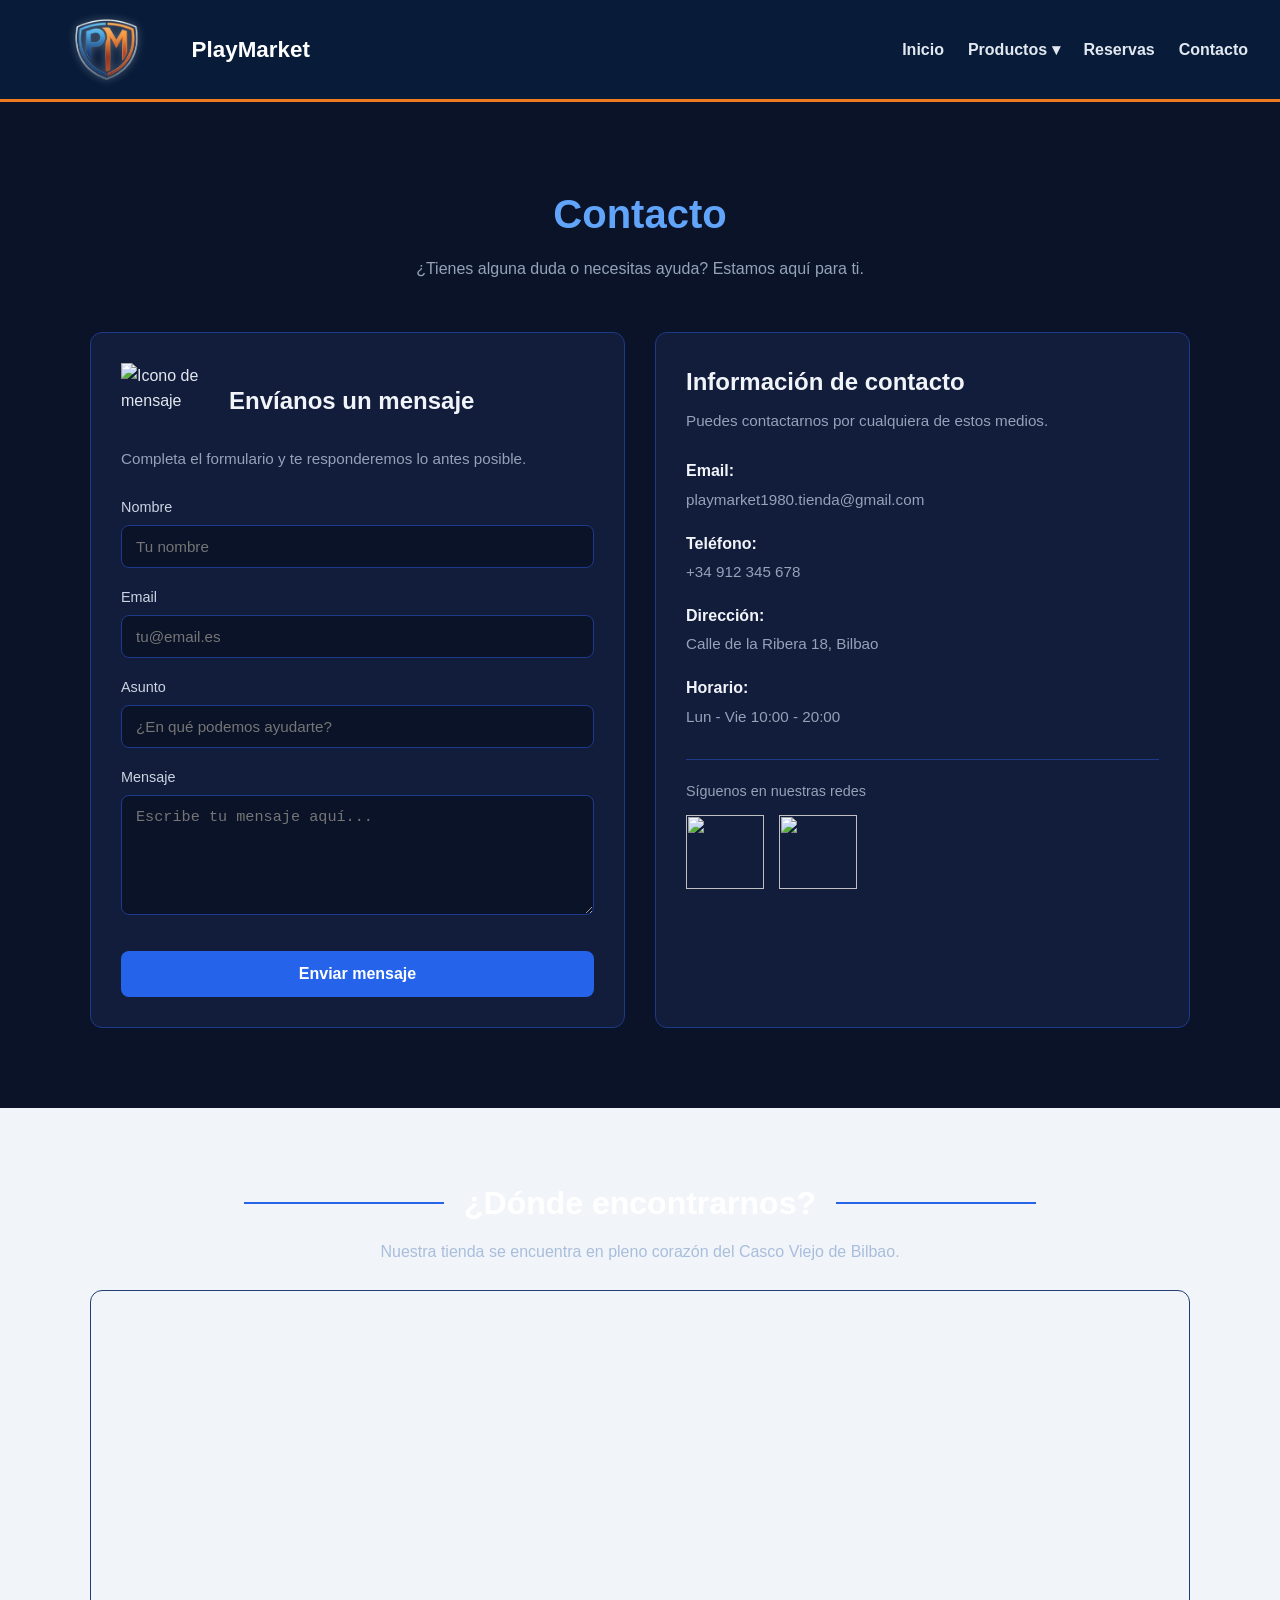
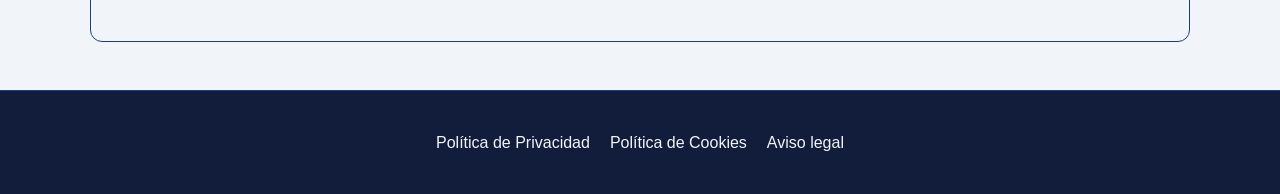
==== HTML/Contacto.html @ 3ad79e51 "casi finalizada la web de inicio" ====
<!DOCTYPE html>
<html lang="es">

<head>
    <meta charset="UTF-8">
    <meta name="viewport" content="width=device-width, initial-scale=1.0">

    <title>PlayMarket - Contacto</title>

    <link rel="stylesheet" href="../CSS/styles.css">
</head>

<body>
    <header id="inicio">
        <div class="logo">
            <img src="../Imagenes/icono.png" alt="Logo PlayMarket">
            <span>PlayMarket</span>
        </div>
        <nav>
            <ul>
                <li><a href="index.html">Inicio</a></li>
                <li class="desplegable">
                    <a href="#productos">Productos ▾</a>
                    <ul class="submenu">
                        <li><a href="#fisicos">Videojuegos Físicos</a></li>
                        <li><a href="#digitales">Videojuegos Digitales</a></li>
                        <li><a href="#consolas">Consolas</a></li>
                        <li><a href="#accesorios">Accesorios</a></li>
                    </ul>
                </li>
                <li><a href="reserva.html">Reservas</a></li>
                <li><a href="contacto.html">Contacto</a></li>
            </ul>
        </nav>
    </header>


    <!-- SECCIÓN PRINCIPAL DE CONTACTO -->
    <section id="contacto" class="contacto">

        <div class="contacto-container">

            <h1 class="contacto-titulo">Contacto</h1>

            <p class="contacto-subtitulo">
                ¿Tienes alguna duda o necesitas ayuda? Estamos aquí para ti.
            </p>


            <div class="contacto-grid">


            <div class="contacto-card">
                <div class="mensaje-icon-txt">
                    <img class="icono-mensaje"
                         src="Imagenes/Mensaje.png"
                         alt="Icono de mensaje">

                    <h2>Envíanos un mensaje</h2>
                </div>
                    <p class="card-desc">
                        Completa el formulario y te responderemos lo antes posible.
                    </p>


                    <form class="contacto-form">

                        <div class="form-group">
                            <label for="nombre">Nombre</label>
                            <input
                                type="text"
                                id="nombre"
                                placeholder="Tu nombre"
                                required>
                        </div>

                        <div class="form-group">
                            <label for="email">Email</label>
                            <input
                                type="email"
                                id="email"
                                placeholder="tu@email.es"
                                required>
                        </div>

                        <div class="form-group">
                            <label for="asunto">Asunto</label>
                            <input
                                type="text"
                                id="asunto"
                                placeholder="¿En qué podemos ayudarte?">
                        </div>

                        <div class="form-group">
                            <label for="mensaje">Mensaje</label>
                            <textarea
                                id="mensaje"
                                rows="5"
                                placeholder="Escribe tu mensaje aquí..."
                                required></textarea>
                        </div>

                        <button type="submit" class="btn-enviar">
                            Enviar mensaje
                        </button>

                    </form>

                </div>


                <div class="contacto-card">

                    <h2>Información de contacto</h2>

                    <p class="card-desc">
                        Puedes contactarnos por cualquiera de estos medios.
                    </p>


                    <div class="info-lista">

                        <div class="info-item">
                            <strong>Email:</strong>
                            <span>playmarket1980.tienda@gmail.com</span>
                        </div>

                        <div class="info-item">
                            <strong>Teléfono:</strong>
                            <span>+34 912 345 678</span>
                        </div>

                        <div class="info-item">
                            <strong>Dirección:</strong>
                            <span>Calle de la Ribera 18, Bilbao</span>
                        </div>

                        <div class="info-item">
                            <strong>Horario:</strong>
                            <span>Lun - Vie 10:00 - 20:00</span>
                        </div>

                    </div>


                    <div class="redes">

                        <p>Síguenos en nuestras redes</p>

                        <div class="redes-icons">

                            <a href="https://www.instagram.com/playmarket1980.tienda/"
                               target="_blank"
                               rel="noopener noreferrer">
                            <img class="icono-instagram" src="Imagenes/instagram.png">

                            </a>

                            <a href="https://www.youtube.com/@PLAYMarket-f9u"
                               target="_blank"
                               rel="noopener noreferrer">
                                <img class="icono-youtube" src="Imagenes/youtube.png">
                            </a>
                        </div>

                    </div>

                </div>

            </div>

        </div>

    </section>


    <section class="ubicacion">

        <div class="titulo-ubicacion">

            <span class="linea"></span>

            <h2>¿Dónde encontrarnos?</h2>

            <span class="linea"></span>

        </div>


        <p class="descripcion-ubicacion">
            Nuestra tienda se encuentra en pleno corazón
            del Casco Viejo de Bilbao.
        </p>


        <div class="mapa">

            <iframe
                src="https://www.google.com/maps?q=Calle+de+la+Ribera+18,+48005+Bilbao&z=17&output=embed"
                title="Ubicación de PlayMarket en Bilbao"
                allowfullscreen
                loading="lazy">
            </iframe>

        </div>

    </section>
	
   <footer id="contacto">
        <div class="footer-links">
			<a href="../Politicas/politica-privacidad.txt">Política de Privacidad</a>
			<a href="../Politicas/politica-cookies.txt">Política de Cookies</a>
			<a href="../Politicas/aviso-legal.txt">Aviso legal</a>
		</div>
    </footer>

</body>
</html>
---- CSS/styles.css ----
* {
    margin: 0;
    padding: 0;
    box-sizing: border-box;
}

body {
    background-color: #f1f5f9;
    color: #0f172a;
    font-family: Arial, sans-serif;
    line-height: 1.6;
    overflow-x: hidden;
}

/* CABECERA */
header {
    background-color: #081c3a;
    border-bottom: 3px solid #f07a1f;
    display: flex;
    justify-content: space-between;
    align-items: center;
    padding: 0.6rem 2rem;
}

.logo {
    display: flex;
    align-items: center;
    gap: 0.8rem;
    color: #ffffff;
    font-weight: bold;
    font-size: 1.4rem;
}

.logo img {
    height: 80px;
    width: auto;
    display: block;
    filter: drop-shadow(0 0 4px rgba(255, 255, 255, 0.35));
}

nav ul {
    list-style: none;
    display: flex;
    gap: 1.5rem;
}

nav a {
    color: #e2e8f0;
    text-decoration: none;
    font-weight: bold;
    transition: color 0.3s;
}

nav a:hover {
    color: #f9a03f;
}

.desplegable {
    position: relative;
}

.submenu {
    display: none;
    position: absolute;
    top: 100%;
    left: 0;
    z-index: 10;
    background-color: #081c3a;
    border: 1px solid #f07a1f;
    list-style: none;
    flex-direction: column;
    width: 180px;
    padding: 0.5rem 0;
}

.submenu li {
    padding: 0.5rem 1rem;
}

.desplegable:hover .submenu {
    display: flex;
}

/* SECCIONES */
#destacados,
#productos {
    width: 100%;
    padding: 2rem 2rem 0;
}

#tienda {
    width: 100%;
    padding-top: 1rem;
}

#destacados h2,
#productos h2,
#tienda h2 {
    margin-bottom: 1.2rem;
    padding-bottom: 0.5rem;
    border-bottom: 2px solid #2563eb;
}

/* CARRUSEL */
.carrusel {
    position: relative;
    width: 100%;
    height: 460px;
    border: 2px solid #2563eb;
    border-radius: 8px;
    overflow: hidden;
    background-color: #ffffff;
    box-shadow: 0 2px 8px rgba(15, 23, 42, 0.08);
}

.pista-carrusel {
    display: flex;
    width: 400%;
    height: 100%;
    animation: moverCarrusel 24s infinite ease-in-out;
}

.carrusel:hover .pista-carrusel {
    animation-play-state: paused;
}

.diapositiva {
    position: relative;
    width: 25%;
    height: 100%;
    flex-shrink: 0;
    overflow: hidden;
}

@keyframes moverCarrusel {
    0%, 20%   { transform: translateX(0%); }
    25%, 45%  { transform: translateX(-25%); }
    50%, 70%  { transform: translateX(-50%); }
    75%, 95%  { transform: translateX(-75%); }
    100%      { transform: translateX(0%); }
}

.fondo-destacado {
    width: 100%;
    height: 100%;
    display: block;
    object-fit: cover;
    object-position: center 20%;
    background: linear-gradient(135deg, #dbeafe, #eff6ff);
}

.diapositiva::after {
    content: "";
    position: absolute;
    top: 0;
    left: 0;
    width: 100%;
    height: 100%;
    z-index: 1;
    background: linear-gradient(90deg, rgba(255,255,255,0.95) 0%, rgba(255,255,255,0.7) 40%, rgba(255,255,255,0) 75%);
}

.texto-destacado {
    position: absolute;
    z-index: 2;
    left: 4rem;
    top: 50%;
    transform: translateY(-50%);
    max-width: 420px;
    display: flex;
    flex-direction: column;
    align-items: flex-start;
}

.texto-destacado h3 {
    font-size: 2.6rem;
    line-height: 1.15;
    margin: 0.6rem 0;
    color: #0f172a;
}

.texto-destacado .precio {
    font-size: 2rem;
}

/* TARJETAS */
.tarjeta {
    background-color: #ffffff;
    border: 2px solid #2563eb;
    border-radius: 8px;
    padding: 1.2rem 1.5rem;
    margin-bottom: 1.5rem;
    height: 220px;
    width: 100%;
    box-shadow: 0 2px 8px rgba(15, 23, 42, 0.08);
}

.producto-fila {
    display: flex;
    align-items: center;
    gap: 1.5rem;
    width: 100%;
}

.foto-producto {
    width: 180px;
    height: 180px;
    object-fit: contain;
    object-position: center;
    flex-shrink: 0;
    display: block;
}

.datos-producto {
    flex: 1;
}

.zona-compra {
    display: flex;
    flex-direction: column;
    align-items: flex-end;
    gap: 0.5rem;
}

.zona-compra .precio {
    margin-bottom: 0;
}

.tarjeta h3 {
    margin: 0.4rem 0 5px 0;
    font-size: 1.2rem;
}

.plataforma {
    color: #64748b;
    font-size: 0.9rem;
    margin-bottom: 1rem;
}

.precio {
    font-size: 1.3rem;
    font-weight: bold;
    color: #1d4ed8;
    margin-bottom: 1rem;
}

.tarjeta button {
    background-color: #2563eb;
    color: white;
    border: none;
    padding: 0.5rem 1.2rem;
    border-radius: 4px;
    cursor: pointer;
    font-weight: bold;
}

.tarjeta button:hover {
    background-color: #1d4ed8;
}

/* ETIQUETAS */
.etiqueta {
    font-size: 0.75rem;
    padding: 0.2rem 0.5rem;
    border-radius: 4px;
    font-weight: bold;
    color: #ffffff;
}

.fisico    { background-color: #2563eb; }
.digital   { background-color: #059669; }
.consola   { background-color: #d97706; }
.accesorio { background-color: #7c3aed; }

/* PIE DE PÁGINA */
footer {
    text-align: center;
    padding: 1.5rem;
    background-color: #081c3a;
    border-top: 3px solid #f07a1f;
    color: #cbd5e1;
    margin-top: 3rem;
}

.footer-links {
  display: flex;
  justify-content: center;
  gap: 20px;
  padding: 15px 0;
}

.footer-links a {
  text-decoration: none;
  color: #f1f5f9; 
}

.footer-links a:hover {
  text-decoration: underline;
}

.contacto {
    padding: 80px 20px;
    background-color: #0b1329;
    color: #e2e8f0;
}

.contacto-container {
    max-width: 1100px;
    margin: 0 auto;
}

/* Título y subtítulo */

.contacto-titulo {
    margin-bottom: 10px;
    color: #60a5fa;
    text-align: center;
    font-size: 2.5rem;
}

.contacto-subtitulo {
    margin-bottom: 50px;
    color: #94a3b8;
    text-align: center;
}

/* Distribución de las tarjetas */

.contacto-grid {
    display: grid;
    grid-template-columns: 1fr 1fr;
    gap: 30px;
}

/* Diseño de las tarjetas */

.contacto-card {
    padding: 30px;
    background-color: #121c3b;
    border: 1px solid #1e3a8a;
    border-radius: 12px;
}

.contacto-card h2 {
    margin-bottom: 8px;
    color: #f1f5f9;
}

/* Icono del formulario */

.icono-mensaje {
    width: 88px;
    height: 84px;
}

/* Descripción de las tarjetas */
.mensaje-icon-txt{
    display: flex;
    align-items: center;
    gap: 20px;
}
.card-desc {
    display: flex;
    align-items: center;
    margin-bottom: 25px;
    color: #94a3b8;
    font-size: 0.95rem;
}


/* =========================================
   6. FORMULARIO DE CONTACTO
========================================= */

/* Separación entre los campos */

.form-group {
    margin-bottom: 18px;
}

/* Etiquetas */

.form-group label {
    display: block;
    margin-bottom: 6px;
    color: #cbd5e1;
    font-size: 0.9rem;
}

/* Campos de texto */

.form-group input,
.form-group textarea {
    width: 100%;
    padding: 12px 14px;
    background-color: #0b1329;
    border: 1px solid #1e3a8a;
    border-radius: 8px;
    color: #e2e8f0;
    font-size: 0.95rem;
    outline: none;
}

/* Borde cuando seleccionamos un campo */

.form-group input:focus,
.form-group textarea:focus {
    border-color: #3b82f6;
}

/* Área del mensaje */

.form-group textarea {
    min-height: 120px;
    resize: vertical;
}

/* Botón de envío */

.btn-enviar {
    width: 100%;
    margin-top: 10px;
    padding: 14px;
    background-color: #2563eb;
    color: white;
    border: none;
    border-radius: 8px;
    font-size: 1rem;
    font-weight: 600;
    cursor: pointer;
}

.btn-enviar:hover {
    background-color: #1d4ed8;
}


/* 
   7. INFORMACIÓN DE CONTACTO*/

/* Lista de datos */

.info-lista {
    display: flex;
    flex-direction: column;
    gap: 18px;
    margin-bottom: 30px;
}

/* Nombre de cada dato */

.info-item strong {
    display: block;
    margin-bottom: 3px;
    color: #f1f5f9;
}

/* Contenido de cada dato */

.info-item span {
    color: #94a3b8;
    font-size: 0.95rem;
}


/* =========================================
   8. REDES SOCIALES
========================================= */

.redes {
    padding-top: 20px;
    border-top: 1px solid #1e3a8a;
}

.redes p {
    margin-bottom: 12px;
    color: #94a3b8;
    font-size: 0.9rem;
}

.redes-icons {
    display: flex;
    gap: 15px;
}

.redes-icons a {
    color: #60a5fa;
    text-decoration: none;
    font-weight: 500;
}

.redes-icons a:hover {
    color: #93c5fd;
}


/* =========================================
   9. SECCIÓN DE UBICACIÓN
========================================= */

.ubicacion {
    width: 90%;
    max-width: 1100px;
    margin: 70px auto 40px;
    text-align: center;
}

/* Título y líneas decorativas */

.titulo-ubicacion {
    display: flex;
    align-items: center;
    justify-content: center;
    gap: 20px;
    margin-bottom: 10px;
}

.titulo-ubicacion h2 {
    margin: 0;
    color: white;
    font-size: 32px;
}

/* Líneas laterales */

.linea {
    flex: 1;
    max-width: 200px;
    height: 2px;
    background-color: #2864e8;
}

/* Texto descriptivo */

.descripcion-ubicacion {
    margin-bottom: 25px;
    color: #a9bddc;
    font-size: 16px;
}


/* =========================================
   10. MAPA DE GOOGLE MAPS
========================================= */

.mapa {
    display: flex;
    justify-content: center;
    width: 100%;
    overflow: hidden;
    border: 1px solid #203d75;
    border-radius: 12px;
}

.mapa iframe {
    display: block;
    width: 100%;
    height: 350px;
    border: 0;
}


footer {
    margin-top: 3rem;
    padding: 1.5rem;
    background-color: #121c3b;
    border-top: 1px solid #1e3a8a;
    color: #64748b;
    text-align: center;
}


/* =========================================
   12. ADAPTACIÓN A MÓVILES
========================================= */

@media (max-width: 768px) {

    /* Las tarjetas pasan a una sola columna */

    .contacto-grid {
        grid-template-columns: 1fr;
    }

    /* Reducimos el tamaño del título */

    .contacto-titulo {
        font-size: 2rem;
    }

    /* Colocamos el menú debajo del logo */

    header {
        flex-direction: column;
        gap: 1rem;
    }

}
/* Icono de Youtube */
.icono-youtube{
    width: 78px;
     height: 74px;
}
/* Icono de Instagram */
.icono-instagram{
    width: 78px;
    height: 74px;
}
.footer{
    display: flex;
    justify-content: flex-end;
    align-items: center;
    padding: 1rem 2rem;
    background-color: #121c3b;
    border-top: 2px solid #2563eb;
    height: 100px;
}
.footer-txt{
    color: #ffffff;
    font-size: 1rem;
    display: flex;
    justify-content: center;
}
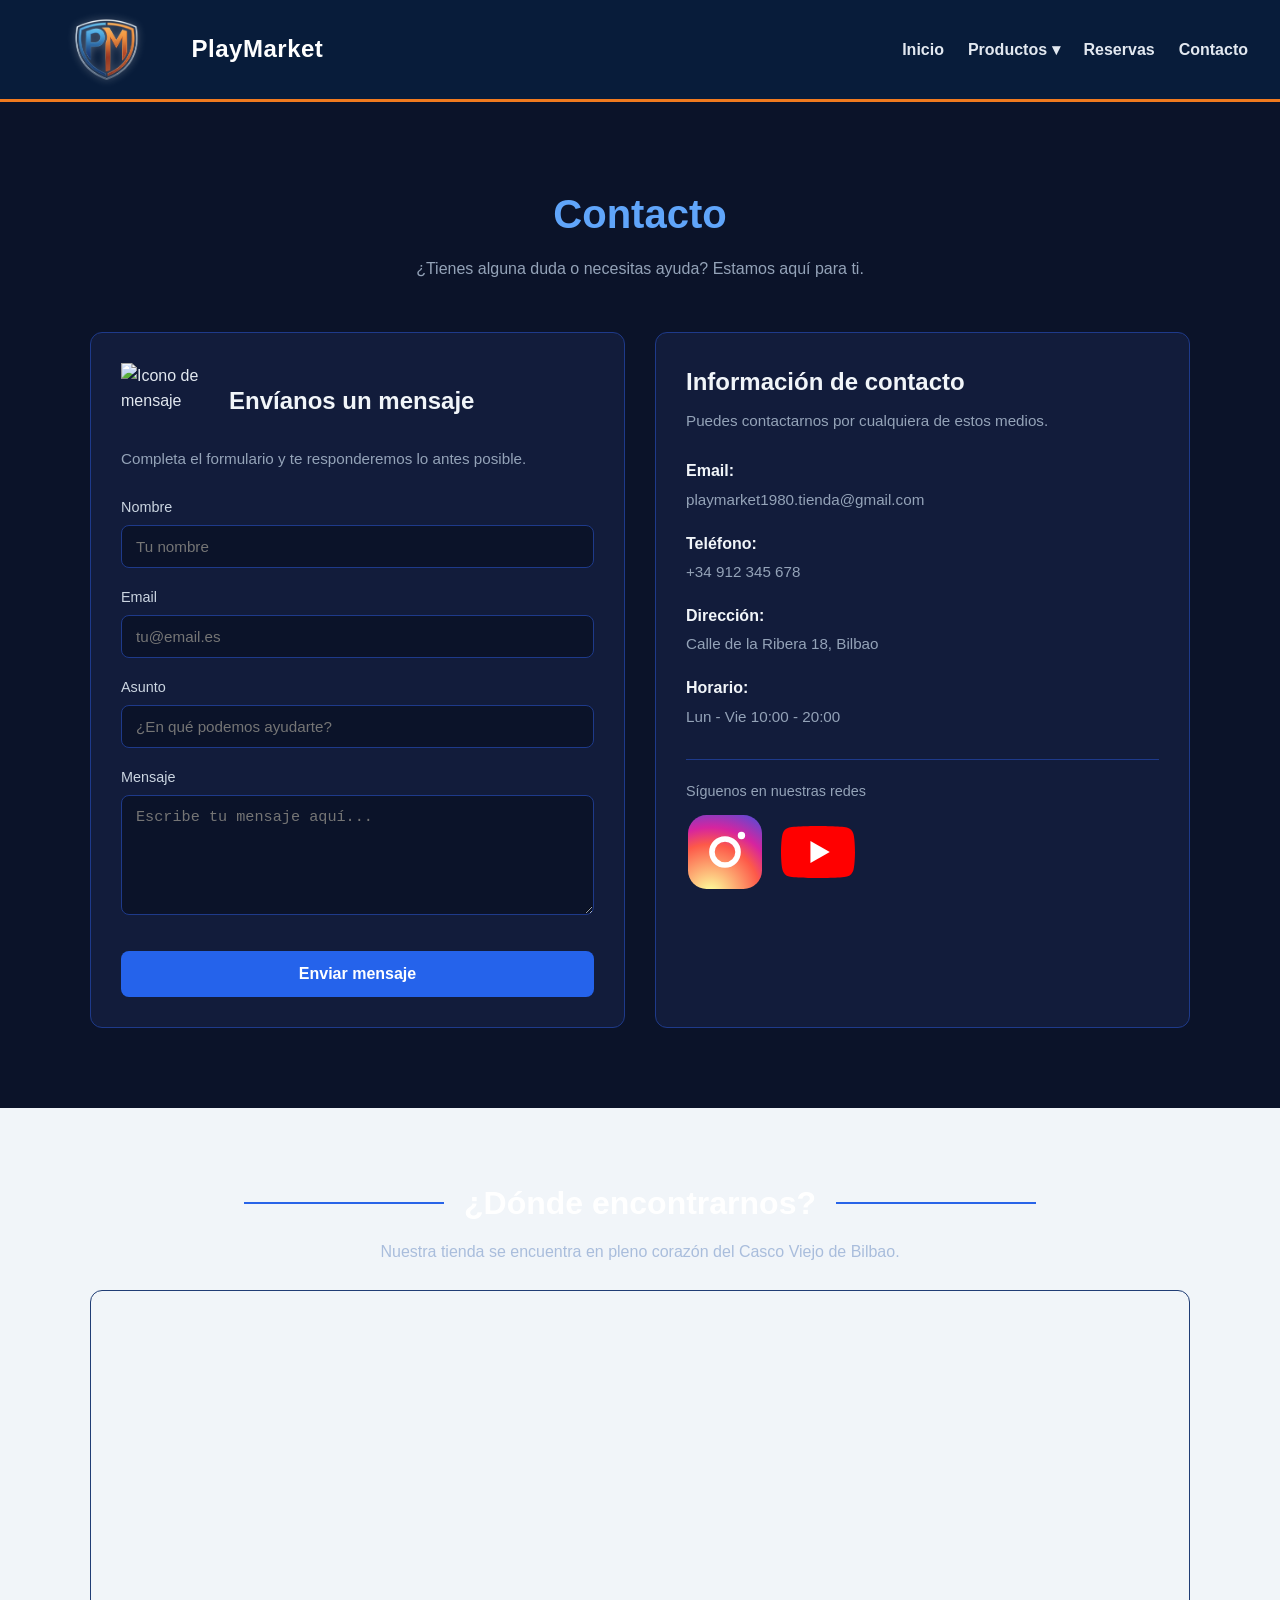
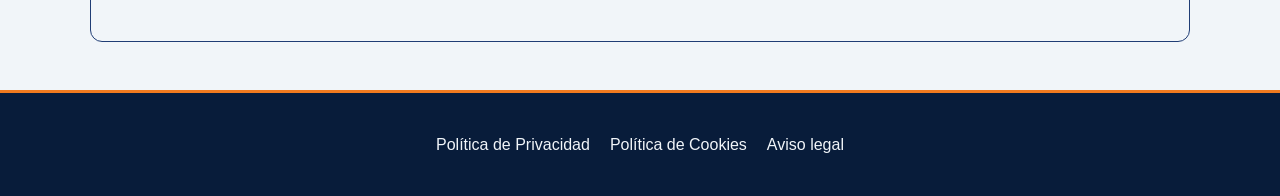
==== commit 8a7d2391: "WEB FINALIADA" ====
--- a/HTML/Contacto.html
+++ b/HTML/Contacto.html
@@ -153,14 +153,14 @@
                             <a href="https://www.instagram.com/playmarket1980.tienda/"
                                target="_blank"
                                rel="noopener noreferrer">
-                            <img class="icono-instagram" src="Imagenes/instagram.png">
+                            <img class="icono-instagram" src="data:image/svg+xml;utf8,<svg xmlns='http://www.w3.org/2000/svg' viewBox='0 0 24 24'><defs><radialGradient id='ig' cx='30%' cy='107%' r='150%'><stop offset='0%' stop-color='%23fdf497'/><stop offset='5%' stop-color='%23fdf497'/><stop offset='45%' stop-color='%23fd5949'/><stop offset='60%' stop-color='%23d6249f'/><stop offset='90%' stop-color='%23285AEB'/></radialGradient></defs><rect width='24' height='24' rx='6' fill='url(%23ig)'/><path fill='%23fff' d='M12 6.865A5.135 5.135 0 1 0 17.135 12 5.135 5.135 0 0 0 12 6.865zm0 8.468A3.333 3.333 0 1 1 15.333 12 3.333 3.333 0 0 1 12 15.333zm6.538-8.671a1.2 1.2 0 1 1-1.2-1.2 1.2 1.2 0 0 1 1.2 1.2z'/></svg>">
 
                             </a>
 
                             <a href="https://www.youtube.com/@PLAYMarket-f9u"
                                target="_blank"
                                rel="noopener noreferrer">
-                                <img class="icono-youtube" src="Imagenes/youtube.png">
+                                <img class="icono-youtube" src="data:image/svg+xml;utf8,<svg xmlns='http://www.w3.org/2000/svg' viewBox='0 0 24 24'><path fill='%23FF0000' d='M23.498 6.186a3.016 3.016 0 0 0-2.122-2.136C19.505 3.545 12 3.545 12 3.545s-7.505 0-9.377.505A3.017 3.017 0 0 0 .502 6.186C0 8.07 0 12 0 12s0 3.93.502 5.814a3.016 3.016 0 0 0 2.122 2.136c1.871.505 9.376.505 9.376.505s7.505 0 9.377-.505a3.015 3.015 0 0 0 2.122-2.136C24 15.93 24 12 24 12s0-3.93-.502-5.814z'/><path fill='%23FFF' d='M9.545 15.568V8.432L15.818 12l-6.273 3.568z'/></svg>">
                             </a>
                         </div>
 
--- a/CSS/styles.css
+++ b/CSS/styles.css
@@ -12,7 +12,9 @@
     overflow-x: hidden;
 }
 
-/* CABECERA */
+/* =========================================
+   CABECERA Y MENÚ DE NAVEGACIÓN
+   ========================================= */
 header {
     background-color: #081c3a;
     border-bottom: 3px solid #f07a1f;
@@ -20,6 +22,8 @@
     justify-content: space-between;
     align-items: center;
     padding: 0.6rem 2rem;
+    position: relative;
+    z-index: 20;
 }
 
 .logo {
@@ -28,7 +32,8 @@
     gap: 0.8rem;
     color: #ffffff;
     font-weight: bold;
-    font-size: 1.4rem;
+    font-size: 1.5rem;
+    letter-spacing: 0.5px;
 }
 
 .logo img {
@@ -41,6 +46,7 @@
 nav ul {
     list-style: none;
     display: flex;
+    align-items: center;
     gap: 1.5rem;
 }
 
@@ -55,7 +61,8 @@
     color: #f9a03f;
 }
 
-.desplegable {
+.desplegable,
+.dropdown {
     position: relative;
 }
 
@@ -64,7 +71,7 @@
     position: absolute;
     top: 100%;
     left: 0;
-    z-index: 10;
+    z-index: 30;
     background-color: #081c3a;
     border: 1px solid #f07a1f;
     list-style: none;
@@ -77,31 +84,38 @@
     padding: 0.5rem 1rem;
 }
 
-.desplegable:hover .submenu {
-    display: flex;
-}
-
-/* SECCIONES */
+.desplegable:hover .submenu,
+.dropdown:hover .submenu {
+    display: flex;
+}
+
+/* =========================================
+   SECCIONES Y TÍTULOS DE INICIO
+   ========================================= */
 #destacados,
 #productos {
     width: 100%;
     padding: 2rem 2rem 0;
 }
 
-#tienda {
+#tienda,
+#accesorios {
     width: 100%;
     padding-top: 1rem;
 }
 
 #destacados h2,
 #productos h2,
-#tienda h2 {
+#tienda h2,
+#accesorios h2 {
     margin-bottom: 1.2rem;
     padding-bottom: 0.5rem;
     border-bottom: 2px solid #2563eb;
 }
 
-/* CARRUSEL */
+/* =========================================
+   CARRUSEL DE DESTACADOS
+   ========================================= */
 .carrusel {
     position: relative;
     width: 100%;
@@ -141,13 +155,35 @@
 }
 
 .fondo-destacado {
-    width: 100%;
-    height: 100%;
-    display: block;
-    object-fit: cover;
-    object-position: center 20%;
-    background: linear-gradient(135deg, #dbeafe, #eff6ff);
-}
+  width: 80%;        
+  height: 100%;
+  margin-left: auto;
+  display: block;
+  object-fit: cover;
+  object-position: center 20%;
+  
+  -webkit-mask-image: linear-gradient(to right, transparent 0%, black 10%);
+  mask-image: linear-gradient(to right, transparent 0%, black 10%);
+}
+
+.diapositiva-gta {
+  background: linear-gradient(135deg, #1b1026 0%, #3b1936 100%);
+}
+
+.diapositiva-gta .fondo-destacado {
+  width: 80%;
+  height: 100%;
+  margin-left: auto;
+  display: block;
+  object-fit: cover;
+  object-position: center 20%;
+  -webkit-mask-image: linear-gradient(to right, transparent 0%, black 25%);
+  mask-image: linear-gradient(to right, transparent 0%, black 25%);
+}
+
+.diapositiva-gta .texto-destacado h3 { color: #ffffff; }
+.diapositiva-gta .texto-destacado .plataforma { color: #e2b8d5; }
+.diapositiva-gta .texto-destacado .precio { color: #fbbf24; }
 
 .diapositiva::after {
     content: "";
@@ -183,7 +219,9 @@
     font-size: 2rem;
 }
 
-/* TARJETAS */
+/* =========================================
+   TARJETAS DE PRODUCTOS
+   ========================================= */
 .tarjeta {
     background-color: #ffffff;
     border: 2px solid #2563eb;
@@ -258,7 +296,9 @@
     background-color: #1d4ed8;
 }
 
-/* ETIQUETAS */
+/* =========================================
+   ETIQUETAS
+   ========================================= */
 .etiqueta {
     font-size: 0.75rem;
     padding: 0.2rem 0.5rem;
@@ -272,7 +312,9 @@
 .consola   { background-color: #d97706; }
 .accesorio { background-color: #7c3aed; }
 
-/* PIE DE PÁGINA */
+/* =========================================
+   PIE DE PÁGINA
+   ========================================= */
 footer {
     text-align: center;
     padding: 1.5rem;
@@ -298,6 +340,9 @@
   text-decoration: underline;
 }
 
+/* =========================================
+   PÁGINA DE CONTACTO Y FORMULARIOS
+   ========================================= */
 .contacto {
     padding: 80px 20px;
     background-color: #0b1329;
@@ -308,8 +353,6 @@
     max-width: 1100px;
     margin: 0 auto;
 }
-
-/* Título y subtítulo */
 
 .contacto-titulo {
     margin-bottom: 10px;
@@ -324,15 +367,11 @@
     text-align: center;
 }
 
-/* Distribución de las tarjetas */
-
 .contacto-grid {
     display: grid;
     grid-template-columns: 1fr 1fr;
     gap: 30px;
 }
-
-/* Diseño de las tarjetas */
 
 .contacto-card {
     padding: 30px;
@@ -346,19 +385,17 @@
     color: #f1f5f9;
 }
 
-/* Icono del formulario */
-
 .icono-mensaje {
     width: 88px;
     height: 84px;
 }
 
-/* Descripción de las tarjetas */
-.mensaje-icon-txt{
+.mensaje-icon-txt {
     display: flex;
     align-items: center;
     gap: 20px;
 }
+
 .card-desc {
     display: flex;
     align-items: center;
@@ -367,18 +404,9 @@
     font-size: 0.95rem;
 }
 
-
-/* =========================================
-   6. FORMULARIO DE CONTACTO
-========================================= */
-
-/* Separación entre los campos */
-
 .form-group {
     margin-bottom: 18px;
 }
-
-/* Etiquetas */
 
 .form-group label {
     display: block;
@@ -386,8 +414,6 @@
     color: #cbd5e1;
     font-size: 0.9rem;
 }
-
-/* Campos de texto */
 
 .form-group input,
 .form-group textarea {
@@ -401,21 +427,15 @@
     outline: none;
 }
 
-/* Borde cuando seleccionamos un campo */
-
 .form-group input:focus,
 .form-group textarea:focus {
     border-color: #3b82f6;
 }
 
-/* Área del mensaje */
-
 .form-group textarea {
     min-height: 120px;
     resize: vertical;
 }
-
-/* Botón de envío */
 
 .btn-enviar {
     width: 100%;
@@ -434,20 +454,12 @@
     background-color: #1d4ed8;
 }
 
-
-/* 
-   7. INFORMACIÓN DE CONTACTO*/
-
-/* Lista de datos */
-
 .info-lista {
     display: flex;
     flex-direction: column;
     gap: 18px;
     margin-bottom: 30px;
 }
-
-/* Nombre de cada dato */
 
 .info-item strong {
     display: block;
@@ -455,17 +467,10 @@
     color: #f1f5f9;
 }
 
-/* Contenido de cada dato */
-
 .info-item span {
     color: #94a3b8;
     font-size: 0.95rem;
 }
-
-
-/* =========================================
-   8. REDES SOCIALES
-========================================= */
 
 .redes {
     padding-top: 20px;
@@ -480,6 +485,7 @@
 
 .redes-icons {
     display: flex;
+    align-items: center;
     gap: 15px;
 }
 
@@ -493,11 +499,22 @@
     color: #93c5fd;
 }
 
+/* Iconos de Redes Sociales (Tamaño grande solicitado) */
+.icono-youtube {
+    width: 78px;
+    height: 74px;
+    object-fit: contain;
+}
+
+.icono-instagram {
+    width: 78px;
+    height: 74px;
+    object-fit: contain;
+}
 
 /* =========================================
-   9. SECCIÓN DE UBICACIÓN
-========================================= */
-
+   UBICACIÓN Y MAPA
+   ========================================= */
 .ubicacion {
     width: 90%;
     max-width: 1100px;
@@ -505,8 +522,6 @@
     text-align: center;
 }
 
-/* Título y líneas decorativas */
-
 .titulo-ubicacion {
     display: flex;
     align-items: center;
@@ -520,8 +535,6 @@
     color: white;
     font-size: 32px;
 }
-
-/* Líneas laterales */
 
 .linea {
     flex: 1;
@@ -530,19 +543,12 @@
     background-color: #2864e8;
 }
 
-/* Texto descriptivo */
-
 .descripcion-ubicacion {
     margin-bottom: 25px;
     color: #a9bddc;
     font-size: 16px;
 }
 
-
-/* =========================================
-   10. MAPA DE GOOGLE MAPS
-========================================= */
-
 .mapa {
     display: flex;
     justify-content: center;
@@ -559,65 +565,423 @@
     border: 0;
 }
 
-
-footer {
-    margin-top: 3rem;
-    padding: 1.5rem;
-    background-color: #121c3b;
-    border-top: 1px solid #1e3a8a;
+/* =========================================
+   PORTADA GTA VI & RESERVAS
+   ========================================= */
+.gta-principal {
+    width: 100%;
+    margin: 0;
+    padding: 0;
+}
+
+.gta-portada {
+    position: relative;
+    width: 100%;
+    height: calc(100vh - 85px);
+    min-height: 600px;
+    display: flex;
+    align-items: center;
+    overflow: hidden;
+    background-color: #081c3a;
+}
+
+.gta-trailer {
+    position: absolute;
+    top: 50%;
+    left: 50%;
+    width: max(100%, 177.78vh);
+    height: max(100%, 56.25vw);
+    transform: translate(-50%, -50%);
+    border: none;
+    pointer-events: none;
+}
+
+.gta-capa {
+    position: absolute;
+    inset: 0;
+    z-index: 1;
+    background: linear-gradient(
+        90deg,
+        rgba(8, 28, 58, 0.95) 0%,
+        rgba(8, 28, 58, 0.70) 45%,
+        rgba(8, 28, 58, 0.25) 100%
+    );
+}
+
+.gta-contenido {
+    position: relative;
+    z-index: 2;
+    max-width: 700px;
+    padding: 3rem 6%;
+    color: white;
+}
+
+.gta-etiqueta {
+    display: inline-block;
+    background-color: #f07a1f;
+    color: white;
+    padding: 10px 18px;
+    border-radius: 5px;
+    font-size: 13px;
+    font-weight: bold;
+    letter-spacing: 2px;
+    margin-bottom: 25px;
+}
+
+.gta-contenido h1 {
+    font-size: 3.5rem;
+    line-height: 1.1;
+    margin-bottom: 25px;
+    color: white;
+}
+
+.gta-descripcion {
+    font-size: 17px;
+    line-height: 1.7;
+    color: #e2e8f0;
+    margin-bottom: 25px;
+}
+
+.gta-datos {
+    display: flex;
+    flex-wrap: wrap;
+    gap: 15px;
+    margin-bottom: 25px;
+}
+
+.gta-datos span {
+    background-color: rgba(255,255,255,0.15);
+    color: white;
+    padding: 11px 17px;
+    border-radius: 5px;
+    font-weight: bold;
+}
+
+.gta-precio {
+    color: #f07a1f;
+    font-size: 35px;
+    font-weight: bold;
+    margin-bottom: 25px;
+}
+
+.gta-boton {
+    display: inline-block;
+    background-color: #f07a1f;
+    color: white;
+    text-decoration: none;
+    padding: 17px 35px;
+    border-radius: 6px;
+    font-size: 16px;
+    font-weight: bold;
+    transition: 0.3s;
+}
+
+.gta-boton:hover {
+    background-color: #d9630c;
+    transform: scale(1.05);
+    box-shadow: 0 5px 20px rgba(240,122,31,0.4);
+}
+
+.pagina-formulario {
+    width: 90%;
+    max-width: 850px;
+    margin: 40px auto;
+}
+
+.pagina-formulario h1 {
+    text-align: center;
+    color: #081c3a;
+    font-size: 2.3rem;
+    margin-bottom: 10px;
+}
+
+.texto-formulario {
+    text-align: center;
     color: #64748b;
-    text-align: center;
-}
-
+    margin-bottom: 30px;
+}
+
+.resumen-juego,
+.datos-reserva {
+    background-color: white;
+    border: 2px solid #f07a1f;
+    border-radius: 12px;
+    padding: 25px;
+    margin-bottom: 25px;
+    box-shadow: 0 4px 12px rgba(8, 28, 58, 0.10);
+}
+
+.resumen-juego h2,
+.datos-reserva h2 {
+    color: #081c3a;
+    font-size: 1.4rem;
+    border-bottom: 2px solid #f07a1f;
+    padding-bottom: 12px;
+    margin-bottom: 20px;
+}
+
+.juego-resumen {
+    display: flex;
+    align-items: center;
+    gap: 25px;
+    background-color: #f1f5f9;
+    border: 1px solid #cbd5e1;
+    border-radius: 10px;
+    padding: 15px;
+}
+
+.juego-resumen img {
+    width: 220px;
+    height: 140px;
+    object-fit: cover;
+    border-radius: 8px;
+    border: 2px solid #081c3a;
+}
+
+.juego-resumen-info h3 {
+    color: #081c3a;
+    font-size: 1.3rem;
+    margin-bottom: 10px;
+}
+
+.juego-resumen-info p {
+    color: #475569;
+    margin-bottom: 5px;
+}
+
+.juego-resumen-info .precio-reserva {
+    color: #f07a1f;
+    font-size: 1.5rem;
+    font-weight: bold;
+    margin-top: 10px;
+}
+
+.campo-reserva {
+    display: flex;
+    flex-direction: column;
+    margin-bottom: 18px;
+}
+
+.campo-reserva label {
+    color: #081c3a;
+    font-weight: bold;
+    margin-bottom: 7px;
+}
+
+.campo-reserva input,
+.campo-reserva select,
+.campo-reserva textarea {
+    width: 100%;
+    padding: 12px;
+    border: 1px solid #cbd5e1;
+    border-radius: 6px;
+    background-color: #f8fafc;
+    color: #0f172a;
+    font-family: Arial, sans-serif;
+    font-size: 15px;
+    transition: 0.3s;
+}
+
+.campo-reserva input:focus,
+.campo-reserva select:focus,
+.campo-reserva textarea:focus {
+    outline: none;
+    border: 2px solid #f07a1f;
+    background-color: white;
+    box-shadow: 0 0 5px rgba(240, 122, 31, 0.25);
+}
+
+.campo-reserva textarea {
+    resize: vertical;
+}
+
+.campo-reserva .condiciones {
+    display: flex;
+    flex-direction: row;
+    align-items: center;
+    gap: 10px;
+    font-weight: normal;
+}
+
+.campo-reserva .condiciones input {
+    width: auto;
+    accent-color: #f07a1f;
+}
+
+.boton-confirmar {
+    width: 100%;
+    padding: 16px;
+    background-color: #f07a1f;
+    color: white;
+    border: none;
+    border-radius: 7px;
+    font-size: 16px;
+    font-weight: bold;
+    cursor: pointer;
+    transition: 0.3s;
+}
+
+.boton-confirmar:hover {
+    background-color: #d9630c;
+    transform: translateY(-2px);
+    box-shadow: 0 4px 10px rgba(240, 122, 31, 0.3);
+}
+
+.volver-reservas {
+    display: inline-block;
+    color: #081c3a;
+    text-decoration: none;
+    font-weight: bold;
+    margin-top: 5px;
+}
+
+.volver-reservas:hover {
+    color: #f07a1f;
+}
 
 /* =========================================
-   12. ADAPTACIÓN A MÓVILES
-========================================= */
+   MEDIA QUERIES (RESPONSIVE)
+   ========================================= */
+@media (max-width: 1024px) {
+    header {
+        padding: 0.6rem 1.2rem;
+    }
+    #destacados,
+    #productos {
+        padding: 1.5rem 1.2rem 0;
+    }
+    .carrusel {
+        height: 360px;
+    }
+    .texto-destacado {
+        left: 2rem;
+        max-width: 340px;
+    }
+    .texto-destacado h3 {
+        font-size: 2rem;
+    }
+    .texto-destacado .precio {
+        font-size: 1.6rem;
+    }
+    .foto-producto {
+        width: 140px;
+        height: 140px;
+    }
+}
 
 @media (max-width: 768px) {
-
-    /* Las tarjetas pasan a una sola columna */
-
-    .contacto-grid {
-        grid-template-columns: 1fr;
-    }
-
-    /* Reducimos el tamaño del título */
-
-    .contacto-titulo {
-        font-size: 2rem;
-    }
-
-    /* Colocamos el menú debajo del logo */
-
     header {
         flex-direction: column;
         gap: 1rem;
-    }
-
-}
-/* Icono de Youtube */
-.icono-youtube{
-    width: 78px;
-     height: 74px;
-}
-/* Icono de Instagram */
-.icono-instagram{
-    width: 78px;
-    height: 74px;
-}
-.footer{
-    display: flex;
-    justify-content: flex-end;
-    align-items: center;
-    padding: 1rem 2rem;
-    background-color: #121c3b;
-    border-top: 2px solid #2563eb;
-    height: 100px;
-}
-.footer-txt{
-    color: #ffffff;
-    font-size: 1rem;
-    display: flex;
-    justify-content: center;
-}+        padding: 1rem;
+    }
+    .logo img {
+        height: 65px;
+    }
+    nav ul {
+        flex-wrap: wrap;
+        justify-content: center;
+        gap: 1rem;
+    }
+    .carrusel {
+        height: 400px;
+    }
+    .diapositiva {
+        display: flex;
+        flex-direction: column;
+    }
+    .fondo-destacado {
+        width: 100%;
+        height: 55%;
+        margin-left: 0;
+        -webkit-mask-image: linear-gradient(to bottom, black 75%, transparent 100%);
+        mask-image: linear-gradient(to bottom, black 75%, transparent 100%);
+    }
+    .texto-destacado {
+        position: static;
+        transform: none;
+        width: 100%;
+        max-width: 100%;
+        height: 45%;
+        padding: 0.8rem 1.2rem;
+        justify-content: center;
+    }
+    .texto-destacado h3 {
+        font-size: 1.5rem;
+        margin: 0.2rem 0;
+    }
+    .texto-destacado .precio {
+        font-size: 1.3rem;
+    }
+    .tarjeta {
+        height: auto;
+        padding: 1.2rem;
+    }
+    .producto-fila {
+        flex-direction: column;
+        text-align: center;
+        gap: 1rem;
+    }
+    .foto-producto {
+        width: 160px;
+        height: 160px;
+    }
+    .zona-compra {
+        width: 100%;
+        align-items: center;
+        border-top: 1px solid #e2e8f0;
+        padding-top: 0.8rem;
+    }
+    .zona-compra form,
+    .tarjeta button {
+        width: 100%;
+    }
+    .contacto-grid {
+        grid-template-columns: 1fr;
+    }
+    .contacto-titulo {
+        font-size: 2rem;
+    }
+    .gta-portada {
+        min-height: 650px;
+        height: auto;
+    }
+    .gta-contenido {
+        padding: 30px 20px;
+    }
+    .gta-contenido h1 {
+        font-size: 2.3rem;
+    }
+    .gta-capa {
+        background: rgba(8, 28, 58, 0.85);
+    }
+}
+
+@media (max-width: 480px) {
+    #destacados,
+    #productos {
+        padding: 1.2rem 0.8rem 0;
+    }
+    .carrusel {
+        height: 360px;
+    }
+    .texto-destacado h3 {
+        font-size: 1.3rem;
+    }
+    .submenu {
+        left: 50%;
+        transform: translateX(-50%);
+    }
+    .footer-links {
+        flex-direction: column;
+        gap: 10px;
+    }
+    .juego-resumen {
+        flex-direction: column;
+        align-items: flex-start;
+    }
+    .juego-resumen img {
+        width: 100%;
+        height: 180px;
+    }
+}
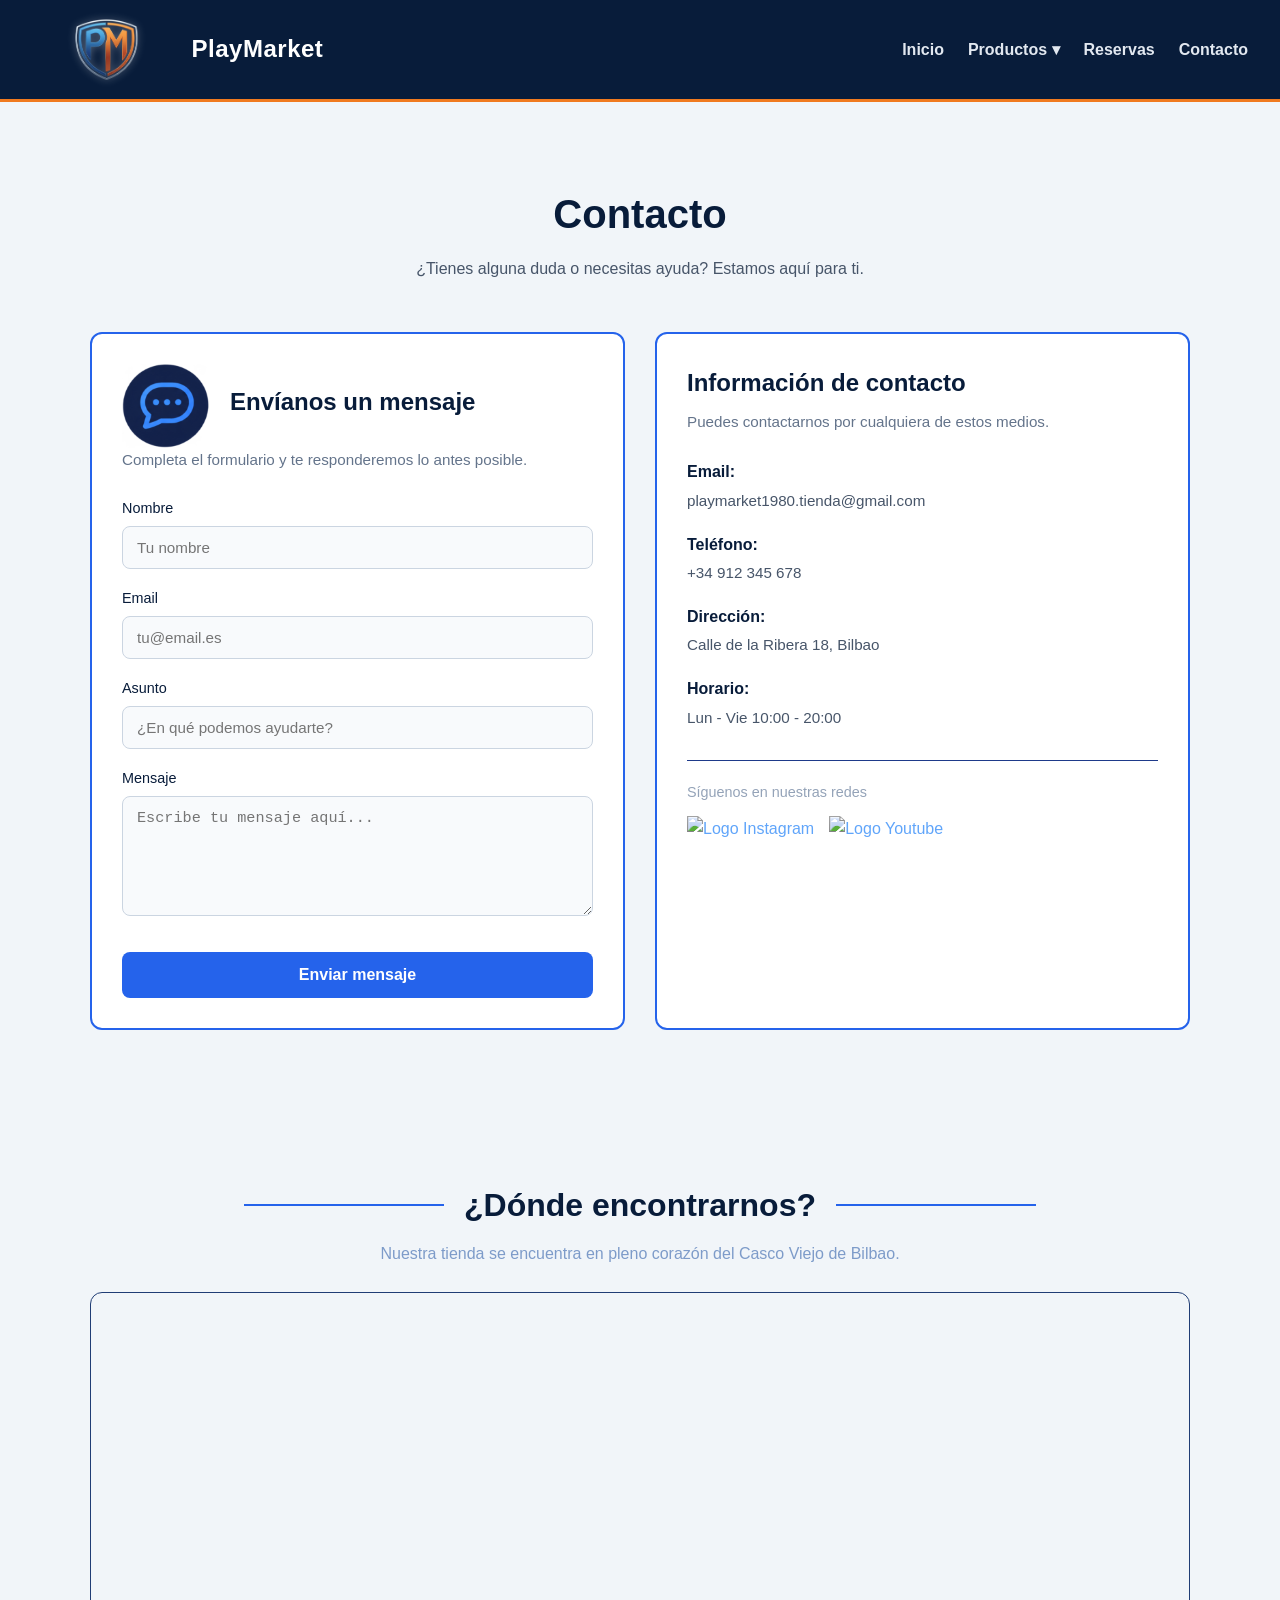
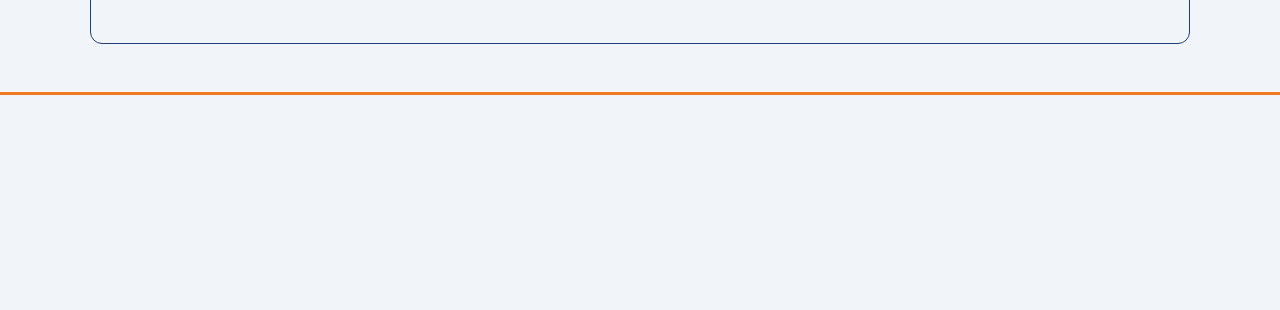
==== commit 684f4d3f: "correccion errores" ====
--- a/HTML/Contacto.html
+++ b/HTML/Contacto.html
@@ -54,7 +54,7 @@
             <div class="contacto-card">
                 <div class="mensaje-icon-txt">
                     <img class="icono-mensaje"
-                         src="Imagenes/Mensaje.png"
+                         src="../Imagenes/Mensaje.png"
                          alt="Icono de mensaje">
 
                     <h2>Envíanos un mensaje</h2>
@@ -153,15 +153,15 @@
                             <a href="https://www.instagram.com/playmarket1980.tienda/"
                                target="_blank"
                                rel="noopener noreferrer">
-                            <img class="icono-instagram" src="data:image/svg+xml;utf8,<svg xmlns='http://www.w3.org/2000/svg' viewBox='0 0 24 24'><defs><radialGradient id='ig' cx='30%' cy='107%' r='150%'><stop offset='0%' stop-color='%23fdf497'/><stop offset='5%' stop-color='%23fdf497'/><stop offset='45%' stop-color='%23fd5949'/><stop offset='60%' stop-color='%23d6249f'/><stop offset='90%' stop-color='%23285AEB'/></radialGradient></defs><rect width='24' height='24' rx='6' fill='url(%23ig)'/><path fill='%23fff' d='M12 6.865A5.135 5.135 0 1 0 17.135 12 5.135 5.135 0 0 0 12 6.865zm0 8.468A3.333 3.333 0 1 1 15.333 12 3.333 3.333 0 0 1 12 15.333zm6.538-8.671a1.2 1.2 0 1 1-1.2-1.2 1.2 1.2 0 0 1 1.2 1.2z'/></svg>">
+                            <img class="icono-instagram" src="../Imagenes/Instagram.png" alt="Logo Instagram">
 
                             </a>
 
                             <a href="https://www.youtube.com/@PLAYMarket-f9u"
                                target="_blank"
                                rel="noopener noreferrer">
-                                <img class="icono-youtube" src="data:image/svg+xml;utf8,<svg xmlns='http://www.w3.org/2000/svg' viewBox='0 0 24 24'><path fill='%23FF0000' d='M23.498 6.186a3.016 3.016 0 0 0-2.122-2.136C19.505 3.545 12 3.545 12 3.545s-7.505 0-9.377.505A3.017 3.017 0 0 0 .502 6.186C0 8.07 0 12 0 12s0 3.93.502 5.814a3.016 3.016 0 0 0 2.122 2.136c1.871.505 9.376.505 9.376.505s7.505 0 9.377-.505a3.015 3.015 0 0 0 2.122-2.136C24 15.93 24 12 24 12s0-3.93-.502-5.814z'/><path fill='%23FFF' d='M9.545 15.568V8.432L15.818 12l-6.273 3.568z'/></svg>">
-                            </a>
+                                <img class="icono-youtube" src="../Imagenes/Youtube.png" alt="Logo Youtube">
+								</a>
                         </div>
 
                     </div>
@@ -207,7 +207,7 @@
 
     </section>
 	
-   <footer id="contacto">
+   <footer class="contacto">
         <div class="footer-links">
 			<a href="../Politicas/politica-privacidad.txt">Política de Privacidad</a>
 			<a href="../Politicas/politica-cookies.txt">Política de Cookies</a>
--- a/CSS/styles.css
+++ b/CSS/styles.css
@@ -12,9 +12,7 @@
     overflow-x: hidden;
 }
 
-/* =========================================
-   CABECERA Y MENÚ DE NAVEGACIÓN
-   ========================================= */
+/* CABECERA Y MENÚ DE NAVEGACIÓN */
 header {
     background-color: #081c3a;
     border-bottom: 3px solid #f07a1f;
@@ -89,9 +87,7 @@
     display: flex;
 }
 
-/* =========================================
-   SECCIONES Y TÍTULOS DE INICIO
-   ========================================= */
+/* SECCIONES Y TÍTULOS DE INICIO */
 #destacados,
 #productos {
     width: 100%;
@@ -113,9 +109,7 @@
     border-bottom: 2px solid #2563eb;
 }
 
-/* =========================================
-   CARRUSEL DE DESTACADOS
-   ========================================= */
+/* CARRUSEL DE DESTACADOS */
 .carrusel {
     position: relative;
     width: 100%;
@@ -219,9 +213,7 @@
     font-size: 2rem;
 }
 
-/* =========================================
-   TARJETAS DE PRODUCTOS
-   ========================================= */
+/* TARJETAS DE PRODUCTOS */
 .tarjeta {
     background-color: #ffffff;
     border: 2px solid #2563eb;
@@ -296,9 +288,7 @@
     background-color: #1d4ed8;
 }
 
-/* =========================================
-   ETIQUETAS
-   ========================================= */
+/*  ETIQUETAS */
 .etiqueta {
     font-size: 0.75rem;
     padding: 0.2rem 0.5rem;
@@ -312,9 +302,7 @@
 .consola   { background-color: #d97706; }
 .accesorio { background-color: #7c3aed; }
 
-/* =========================================
-   PIE DE PÁGINA
-   ========================================= */
+/* PIE DE PÁGINA */
 footer {
     text-align: center;
     padding: 1.5rem;
@@ -340,13 +328,11 @@
   text-decoration: underline;
 }
 
-/* =========================================
-   PÁGINA DE CONTACTO Y FORMULARIOS
-   ========================================= */
+/* PÁGINA DE CONTACTO Y FORMULARIOS */
 .contacto {
     padding: 80px 20px;
-    background-color: #0b1329;
-    color: #e2e8f0;
+	background-color: #f1f5f9;
+    color: #0f172a;
 }
 
 .contacto-container {
@@ -356,14 +342,14 @@
 
 .contacto-titulo {
     margin-bottom: 10px;
-    color: #60a5fa;
+    color: #081c3a;
     text-align: center;
     font-size: 2.5rem;
 }
 
 .contacto-subtitulo {
     margin-bottom: 50px;
-    color: #94a3b8;
+    color: #475569;
     text-align: center;
 }
 
@@ -375,14 +361,14 @@
 
 .contacto-card {
     padding: 30px;
-    background-color: #121c3b;
-    border: 1px solid #1e3a8a;
+    background-color: #ffffff;
+    border: 2px solid #2563eb;
     border-radius: 12px;
 }
 
 .contacto-card h2 {
     margin-bottom: 8px;
-    color: #f1f5f9;
+	color: #081c3a;
 }
 
 .icono-mensaje {
@@ -400,7 +386,7 @@
     display: flex;
     align-items: center;
     margin-bottom: 25px;
-    color: #94a3b8;
+	color: #64748b;
     font-size: 0.95rem;
 }
 
@@ -411,7 +397,7 @@
 .form-group label {
     display: block;
     margin-bottom: 6px;
-    color: #cbd5e1;
+    color: #081c3a;
     font-size: 0.9rem;
 }
 
@@ -419,17 +405,18 @@
 .form-group textarea {
     width: 100%;
     padding: 12px 14px;
-    background-color: #0b1329;
-    border: 1px solid #1e3a8a;
+    background-color: #f8fafc;
+    border: 1px solid #cbd5e1;
     border-radius: 8px;
-    color: #e2e8f0;
+    color: #0f172a;
     font-size: 0.95rem;
     outline: none;
 }
 
 .form-group input:focus,
 .form-group textarea:focus {
-    border-color: #3b82f6;
+    border-color: #2563eb;
+    background-color: #ffffff;
 }
 
 .form-group textarea {
@@ -442,17 +429,17 @@
     margin-top: 10px;
     padding: 14px;
     background-color: #2563eb;
-    color: white;
+    color: #ffffff;
     border: none;
     border-radius: 8px;
     font-size: 1rem;
     font-weight: 600;
     cursor: pointer;
-}
+	}
 
 .btn-enviar:hover {
-    background-color: #1d4ed8;
-}
+background-color: #1d4ed8;
+	}
 
 .info-lista {
     display: flex;
@@ -464,11 +451,11 @@
 .info-item strong {
     display: block;
     margin-bottom: 3px;
-    color: #f1f5f9;
+    color: #081c3a;
 }
 
 .info-item span {
-    color: #94a3b8;
+    color: #475569;
     font-size: 0.95rem;
 }
 
@@ -512,14 +499,13 @@
     object-fit: contain;
 }
 
-/* =========================================
-   UBICACIÓN Y MAPA
-   ========================================= */
+/* UBICACIÓN Y MAPA */
 .ubicacion {
     width: 90%;
     max-width: 1100px;
     margin: 70px auto 40px;
     text-align: center;
+	
 }
 
 .titulo-ubicacion {
@@ -532,7 +518,7 @@
 
 .titulo-ubicacion h2 {
     margin: 0;
-    color: white;
+    color: #081c3a;
     font-size: 32px;
 }
 
@@ -540,12 +526,12 @@
     flex: 1;
     max-width: 200px;
     height: 2px;
-    background-color: #2864e8;
+    background-color: #2563eb;
 }
 
 .descripcion-ubicacion {
     margin-bottom: 25px;
-    color: #a9bddc;
+    color: #7d9bc9;
     font-size: 16px;
 }
 
@@ -565,9 +551,7 @@
     border: 0;
 }
 
-/* =========================================
-   PORTADA GTA VI & RESERVAS
-   ========================================= */
+/* PORTADA GTA VI & RESERVAS */
 .gta-principal {
     width: 100%;
     margin: 0;
@@ -839,9 +823,7 @@
     color: #f07a1f;
 }
 
-/* =========================================
-   MEDIA QUERIES (RESPONSIVE)
-   ========================================= */
+/* MEDIA QUERIES (RESPONSIVE) */
 @media (max-width: 1024px) {
     header {
         padding: 0.6rem 1.2rem;
@@ -984,4 +966,4 @@
         width: 100%;
         height: 180px;
     }
-}
+}
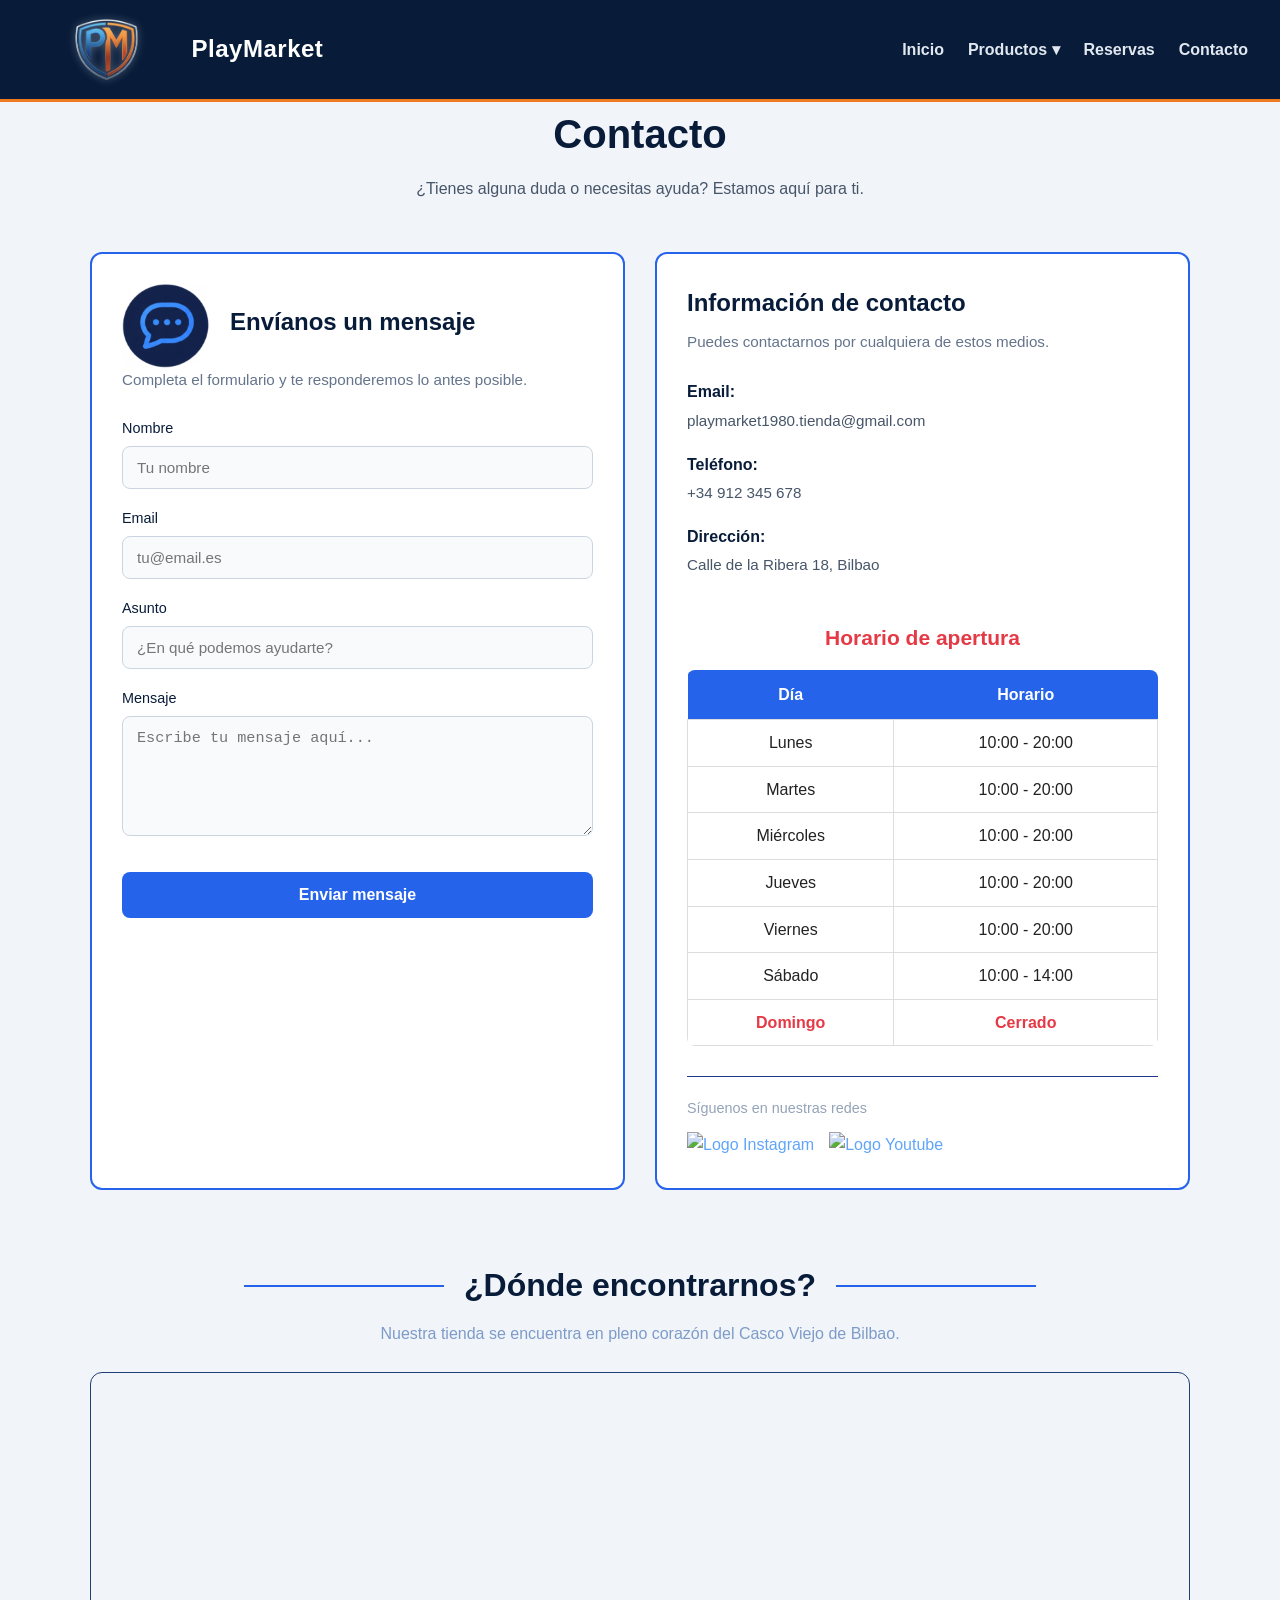
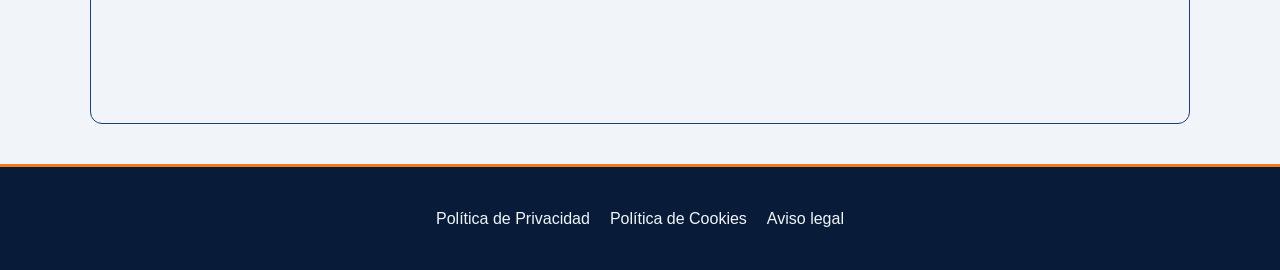
==== commit 13c6d063: "correccion errores" ====
--- a/HTML/Contacto.html
+++ b/HTML/Contacto.html
@@ -7,7 +7,7 @@
     <meta name="viewport" content="width=device-width, initial-scale=1.0">
 
     <title>PlayMarket - Contacto</title>
-
+	<link rel="icon" type="image/png" href="../Imagenes/icono.png">
     <link rel="stylesheet" href="../CSS/styles.css">
 </head>
 
@@ -136,10 +136,71 @@
                             <span>Calle de la Ribera 18, Bilbao</span>
                         </div>
 
-                        <div class="info-item">
-                            <strong>Horario:</strong>
-                            <span>Lun - Vie 10:00 - 20:00</span>
-                        </div>
+
+<!-- HORARIO DE APERTURA -->
+
+
+<div class="horario-tienda">
+
+
+    <h3>Horario de apertura</h3>
+
+
+    <table>
+
+
+        <tr>
+            <th>Día</th>
+            <th>Horario</th>
+        </tr>
+
+
+        <tr>
+            <td>Lunes</td>
+            <td>10:00 - 20:00</td>
+        </tr>
+
+
+        <tr>
+            <td>Martes</td>
+            <td>10:00 - 20:00</td>
+        </tr>
+
+
+        <tr>
+            <td>Miércoles</td>
+            <td>10:00 - 20:00</td>
+        </tr>
+
+
+        <tr>
+            <td>Jueves</td>
+            <td>10:00 - 20:00</td>
+        </tr>
+
+
+        <tr>
+            <td>Viernes</td>
+            <td>10:00 - 20:00</td>
+        </tr>
+
+
+        <tr>
+            <td>Sábado</td>
+            <td>10:00 - 14:00</td>
+        </tr>
+
+
+        <tr>
+            <td>Domingo</td>
+            <td>Cerrado</td>
+        </tr>
+
+
+    </table>
+
+
+</div>
 
                     </div>
 
--- a/CSS/styles.css
+++ b/CSS/styles.css
@@ -128,10 +128,6 @@
     animation: moverCarrusel 24s infinite ease-in-out;
 }
 
-.carrusel:hover .pista-carrusel {
-    animation-play-state: paused;
-}
-
 .diapositiva {
     position: relative;
     width: 25%;
@@ -187,6 +183,7 @@
     width: 100%;
     height: 100%;
     z-index: 1;
+    pointer-events: none;
     background: linear-gradient(90deg, rgba(255,255,255,0.95) 0%, rgba(255,255,255,0.7) 40%, rgba(255,255,255,0) 75%);
 }
 
@@ -309,7 +306,7 @@
     background-color: #081c3a;
     border-top: 3px solid #f07a1f;
     color: #cbd5e1;
-    margin-top: 3rem;
+
 }
 
 .footer-links {
@@ -330,8 +327,6 @@
 
 /* PÁGINA DE CONTACTO Y FORMULARIOS */
 .contacto {
-    padding: 80px 20px;
-	background-color: #f1f5f9;
     color: #0f172a;
 }
 
@@ -486,6 +481,56 @@
     color: #93c5fd;
 }
 
+/* TABLA HORARIO DE LA TIENDA */
+
+
+.horario-tienda {
+    margin-top: 25px;
+}
+
+
+.horario-tienda h3 {
+    color: #e63946;
+    text-align: center;
+    margin-bottom: 15px;
+    font-size: 21px;
+}
+
+
+.horario-tienda table {
+    width: 100%;
+    border-collapse: collapse;
+    background-color: #fff;
+    color: #222;
+    border-radius: 8px;
+    overflow: hidden;
+}
+
+
+.horario-tienda th {
+    background-color: #2563EB;
+    color: white;
+    padding: 12px;
+}
+
+
+.horario-tienda td {
+    padding: 10px;
+    border: 1px solid #ddd;
+    text-align: center;
+}
+
+
+.horario-tienda tr:hover {
+    background-color: #f2f2f2;
+}
+
+
+.horario-tienda tr:last-child td {
+    color: #e63946;
+    font-weight: bold;
+}
+
 /* Iconos de Redes Sociales (Tamaño grande solicitado) */
 .icono-youtube {
     width: 78px;
@@ -823,6 +868,60 @@
     color: #f07a1f;
 }
 
+/* TABLA COMPARATIVA GTA */
+
+
+.comparacion-gta {
+    background-color: #111;
+    color: white;
+    padding: 50px 8%;
+    text-align: center;
+}
+
+
+.comparacion-gta h2 {
+    color: #e63946;
+    font-size: 32px;
+    margin-bottom: 10px;
+}
+
+
+.comparacion-gta p {
+    color: #ccc;
+    margin-bottom: 30px;
+}
+
+
+.comparacion-gta table {
+    width: 100%;
+    border-collapse: collapse;
+    background-color: #1c1c1c;
+}
+
+
+.comparacion-gta th {
+    background-color: #e2b8d5;
+    color: white;
+    padding: 16px;
+}
+
+
+.comparacion-gta td {
+    padding: 14px;
+    border: 1px solid #444;
+}
+
+
+.comparacion-gta tr:hover {
+    background-color: #333;
+}
+
+
+.comparacion-gta tr:last-child td {
+    color: #ff5252;
+    font-weight: bold;
+}
+
 /* MEDIA QUERIES (RESPONSIVE) */
 @media (max-width: 1024px) {
     header {
